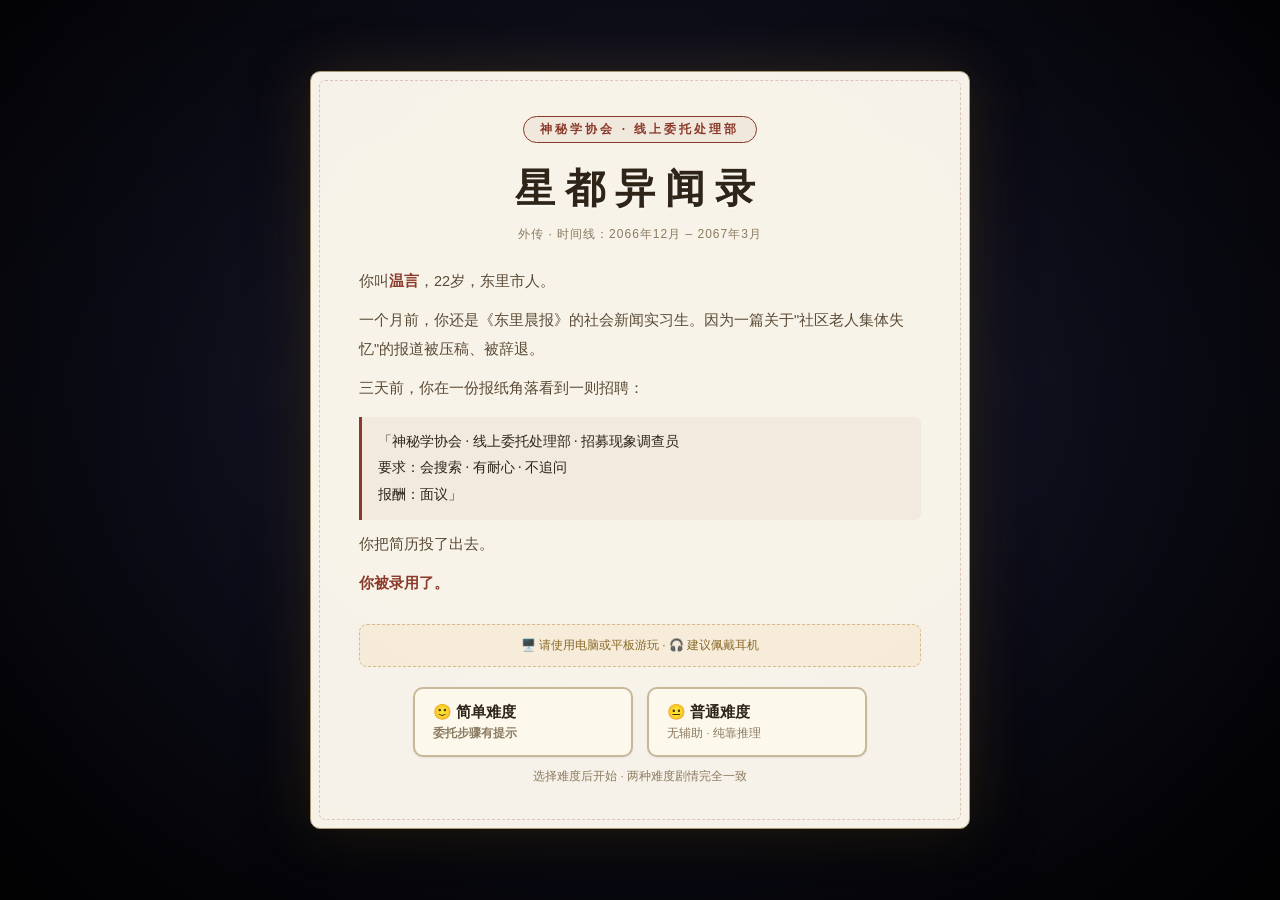
==== index.html @ 34e9d8fe "Add files via upload" ====
<!DOCTYPE html>
<html lang="zh-CN">
<head>
<meta charset="UTF-8">
<meta name="viewport" content="width=device-width, initial-scale=1.0">
<title>星都异闻录 · 神秘学协会</title>
<link rel="stylesheet" href="style.css">
</head>
<body>

<!-- ============ 入职画面 ============ -->
<div id="intro-screen" class="fullscreen-layer intro-screen-dark">
  <div class="intro-vignette"></div>
  <div class="intro-card">
    <div class="intro-tag">神秘学协会 · 线上委托处理部</div>
    <h2>星都异闻录</h2>
    <p class="intro-meta">外传 · 时间线：2066年12月 – 2067年3月</p>
    <div class="intro-body">
      <p>你叫<b>温言</b>，22岁，东里市人。</p>
      <p>一个月前，你还是《东里晨报》的社会新闻实习生。因为一篇关于"社区老人集体失忆"的报道被压稿、被辞退。</p>
      <p>三天前，你在一份报纸角落看到一则招聘：</p>
      <p class="intro-quote">「神秘学协会 · 线上委托处理部 · 招募现象调查员<br>要求：会搜索 · 有耐心 · 不追问<br>报酬：面议」</p>
      <p>你把简历投了出去。</p>
      <p><b>你被录用了。</b></p>
    </div>
    <div class="intro-device">🖥️ 请使用电脑或平板游玩 · 🎧 建议佩戴耳机</div>
    <div class="diff-row">
      <button class="btn btn-primary btn-lg diff-btn" data-action="start-game" data-arg="easy">
        <span class="diff-t">🙂 简单难度</span>
        <span class="diff-d">委托步骤有提示</span>
      </button>
      <button class="btn btn-lg diff-btn" data-action="start-game" data-arg="normal">
        <span class="diff-t">😐 普通难度</span>
        <span class="diff-d">无辅助 · 纯靠推理</span>
      </button>
    </div>
    <div class="diff-note">选择难度后开始 · 两种难度剧情完全一致</div>
  </div>
</div>


<!-- ============ 入职问卷 ============ -->
<div id="questionnaire-screen" class="fullscreen-layer hidden">
  <div class="intro-card">
    <div class="intro-tag">神秘学协会 · 在线委托处理部</div>
    <h2 style="font-size:28px;letter-spacing:4px">入职问卷</h2>
    <div class="q-container">
      <div class="q-item">
        <div class="q-label">1. 您的姓名：</div>
        <div class="q-answer">温言</div>
      </div>
      <div class="q-item">
        <div class="q-label">2. 您的年龄：</div>
        <div class="q-answer">22</div>
      </div>
      <div class="q-item">
        <div class="q-label">3. 您的籍贯：</div>
        <div class="q-answer">东里市</div>
      </div>
      <div class="q-item">
        <div class="q-label">4. 您是否愿意为协会保密：</div>
        <div class="q-answer">是</div>
      </div>
      <div class="q-item q-weird">
        <div class="q-label">5. 您是否记得自己的童年：</div>
        <div class="q-choices" id="q5-choices">
          <button class="q-choice-btn" data-action="q5-select" data-arg="记得很清楚">记得很清楚</button>
          <button class="q-choice-btn" data-action="q5-select" data-arg="有些模糊">有些模糊</button>
          <button class="q-choice-btn" data-action="q5-select" data-arg="完全不记得">完全不记得</button>
        </div>
        <input type="hidden" id="q5-input">
      </div>
    </div>
    <div id="q-error" class="q-error hidden">⚠ 请完整填写所有问题。</div>
    <button class="btn btn-primary btn-lg" data-action="submit-questionnaire" style="margin-top:18px">提交</button>
  </div>
</div>

<!-- ============ 白色房间（反转） ============ -->
<div id="whiteroom-screen" class="fullscreen-layer hidden">
  <div class="wr-terminal">
    <div class="wr-skip" data-action="wr-skip">⏭ 跳过</div>
    <div class="wr-lines" id="wr-lines"></div>
    <div class="wr-choices hidden" id="wr-choices">
      <div class="wr-choice" data-action="wr-choice" data-arg="A">
        <div class="wc-name">协会员工档案</div>
        <div class="wc-desc">归档 · 继续做温言</div>
      </div>
      <div class="wr-choice" data-action="wr-choice" data-arg="B">
        <div class="wc-name">水底针的私信</div>
        <div class="wc-desc">泄密 · 告诉世界真相</div>
      </div>
      <div class="wr-choice" data-action="wr-choice" data-arg="C">
        <div class="wc-name">删除键</div>
        <div class="wc-desc">消失 · 抹掉自己</div>
      </div>
      <div class="wr-choice wr-choice-hidden" data-action="wr-choice" data-arg="D">
        <div class="wc-name">（什么也不选）</div>
        <div class="wc-desc">追问下去</div>
      </div>
    </div>
  </div>
</div>

<!-- ============ 工作台 ============ -->
<div id="desk-screen" class="hidden">
  <!-- 顶栏 -->
  <div id="top-bar">
    <div class="tb-brand">
      <span class="tb-logo">✦</span>
      <span class="tb-name">神秘学协会 · 线上委托处理部</span>
    </div>
    <div class="tb-stats">
      <span>员工：<b>温言</b></span>
      <span>已完成：<b id="tb-done">0</b> / 9</span>
    </div>
  </div>

  <div id="workbench">
    <!-- 左侧：委托列表 -->
    <aside id="case-list">
      <div class="cl-head">📋 委托列表</div>
      <div id="case-items"></div>
      <div class="cl-footer">
        <span>部门：<b>在线委托处理部</b></span>
        <span>主管：常姐</span>
      </div>
    </aside>

    <!-- 中间：工作区 -->
    <main id="work-area">
      <div id="work-empty" class="work-empty">
        <div class="we-icon">📁</div>
        <div class="we-title">选择一份委托开始工作</div>
        <div class="we-sub">左侧列表中点击任一委托</div>
      </div>
      <div id="work-content" class="hidden"></div>
    </main>

    <!-- 右侧：工具箱 -->
    <aside id="tool-box">
      <div class="tx-block">
        <div class="tx-title">🔍 信息检索</div>
        <div class="tx-search">
          <input id="search-input" placeholder="输入关键词…" autocomplete="off">
          <button class="btn btn-primary" data-action="do-search">搜索</button>
        </div>
        <div class="tx-hint" id="search-hint">信息来源：公开网络 · 协会档案库</div>
      </div>
      <div class="tx-block">
        <div class="tx-title">💬 协会通讯</div>
        <div id="chat-log" class="chat-log"></div>
      </div>
      <div class="tx-block" id="judge-cards"></div>
    </aside>
  </div>

  <div id="bottom-bar">
    <span id="bb-status">系统就绪 · 等待接单</span>
    <span id="bb-clock">2066-12-01 09:00</span>
  </div>
</div>

<!-- ============ 结局 ============ -->
<div id="ending-screen" class="fullscreen-layer hidden">
  <div class="ending-inner">
    <div class="ending-tag" id="ending-tag">结局达成</div>
    <h2 id="ending-title"></h2>
    <div class="ending-body" id="ending-body"></div>
    <div class="ending-quote" id="ending-quote"></div>
    <button class="btn btn-primary btn-lg" data-action="restart">重新开始</button>
    <!-- 作者寄语：本期暂不开放，按钮保留占位并置灰 -->
    <button class="btn btn-lg" disabled style="margin-top:10px">📖 作者寄语 · 暂不开放</button>
    <button class="btn btn-lg" data-action="fast-forward" style="margin-top:10px">↩ 重新选择结局</button>
  </div>
</div>

<!-- ============ 作者寄语（暂不开放） ============ -->
<div id="afterword-screen" class="fullscreen-layer hidden">
  <div class="afterword-inner">
    <div class="aw-tag">作者寄语</div>
    <div class="aw-body" id="aw-body"></div>
    <button class="btn btn-primary btn-lg" data-action="restart">重新开始</button>
  </div>
</div>

<div id="toast-area"></div>
<script src="game.js"></script>
</body>
</html>
---- style.css ----
/* ================================================================
   星都异闻录 · 神秘学协会 —— 暖色档案室风格
   与主线《代号：双子》的冷色科幻形成对比
   ================================================================ */
:root {
  --paper:       #f4ead8;
  --paper-2:     #ebe0c9;
  --wood:        #2a1f14;
  --wood-2:      #1c1410;
  --ink:         #2e2418;
  --ink-2:       #5a4a35;
  --ink-dim:     #8a7a60;
  --line:        #c9b898;
  --line-2:      #a89670;
  --lamp:        #e8b96a;
  --lamp-glow:   rgba(232, 185, 106, 0.28);
  --red:         #8a3a2a;
  --red-2:       #a84a35;
  --danger:      #c0392b;
  --green:       #4a6b3a;
  --blue:        #3a5a7a;
  --font-serif:  "Songti SC", "STSong", "SimSun", Georgia, serif;
  --font-sans:   -apple-system, "Segoe UI", "PingFang SC", "Microsoft YaHei", sans-serif;
  --font-mono:   "SF Mono", "Cascadia Code", Consolas, monospace;
  --shadow-sm:   0 2px 6px rgba(30, 20, 10, 0.18);
  --shadow-md:   0 6px 20px rgba(30, 20, 10, 0.28);
  --shadow-lg:   0 18px 50px rgba(20, 12, 6, 0.45);
}
* { margin: 0; padding: 0; box-sizing: border-box; }
html, body { height: 100%; overflow: hidden; }
body {
  font-family: var(--font-sans);
  background: radial-gradient(ellipse at 30% 20%, #3a2a1a, #150e08 70%);
  color: var(--ink);
  -webkit-font-smoothing: antialiased;
}
.hidden { display: none !important; }
b { color: var(--red); font-weight: 600; }
button { font-family: var(--font-sans); cursor: pointer; }
input { font-family: var(--font-sans); }

/* ---------------- 通用按钮 ---------------- */
.btn {
  border: 1px solid var(--line-2);
  background: var(--paper-2);
  color: var(--ink-2);
  padding: 8px 18px;
  border-radius: 6px;
  font-size: 13.5px;
  transition: all .15s;
  user-select: none;
  box-shadow: 0 1px 2px rgba(0,0,0,.08), inset 0 1px 0 rgba(255,255,255,.5);
}
.btn:hover { border-color: var(--red); color: var(--red); background: #fff5e8; }
.btn:active { transform: translateY(1px); }
.btn-primary {
  background: linear-gradient(180deg, var(--red-2), var(--red));
  border-color: var(--red);
  color: #fdf6e8;
  font-weight: 600;
}
.btn-primary:hover { background: linear-gradient(180deg, var(--red), #6e2a1e); color: #fff; }
.btn-lg { padding: 12px 30px; font-size: 15px; border-radius: 8px; }
.btn:disabled { opacity: .4; cursor: not-allowed; }

/* ---------------- 全屏层 ---------------- */
.fullscreen-layer {
  position: fixed; inset: 0; z-index: 9000;
  display: flex; align-items: center; justify-content: center;
  background: radial-gradient(ellipse at center, rgba(40,28,16,.9), rgba(10,7,4,.97));
  backdrop-filter: blur(6px);
}

/* ---------------- 入职画面 ---------------- */
.intro-card {
  max-width: 660px; width: 92%;
  background: var(--paper);
  background-image:
    linear-gradient(rgba(180,160,120,.06) 1px, transparent 1px),
    linear-gradient(90deg, rgba(180,160,120,.06) 1px, transparent 1px);
  background-size: 22px 22px;
  border: 1px solid var(--line-2);
  border-radius: 10px;
  padding: 44px 48px;
  text-align: center;
  box-shadow: var(--shadow-lg), inset 0 0 60px rgba(180,140,80,.15);
  position: relative;
}
.intro-card::before {
  content: ""; position: absolute; inset: 8px;
  border: 1px dashed rgba(138, 58, 42, .25); border-radius: 6px;
  pointer-events: none;
}
.intro-tag {
  display: inline-block; font-size: 12px; letter-spacing: 3px;
  color: var(--red); border: 1px solid var(--red);
  border-radius: 20px; padding: 4px 16px; margin-bottom: 18px;
  font-weight: 600; background: rgba(138,58,42,.06);
}
.intro-card h2 {
  font-family: var(--font-serif);
  font-size: 40px; font-weight: 700; letter-spacing: 10px;
  color: var(--ink); margin-bottom: 10px;
  text-shadow: 0 2px 0 rgba(255,255,255,.4);
}
.intro-meta { color: var(--ink-dim); font-size: 12px; margin-bottom: 24px; letter-spacing: 1px; }
.intro-body {
  text-align: left; font-size: 14.5px; line-height: 2;
  color: var(--ink-2); margin-bottom: 26px;
}
.intro-body p { margin-bottom: 10px; }
.intro-quote {
  font-family: var(--font-serif);
  border-left: 3px solid var(--red);
  background: rgba(138,58,42,.05);
  padding: 12px 16px; margin: 14px 0;
  font-size: 14px; line-height: 1.9; color: var(--ink);
  border-radius: 0 6px 6px 0;
  white-space: pre-line;
}
.intro-hint {
  color: var(--ink-dim); font-size: 12px;
  border-top: 1px dashed var(--line); padding-top: 16px;
  margin-bottom: 14px;
}
.intro-device {
  font-size: 12px; color: #8a6a2a;
  border: 1px dashed rgba(180,140,60,.5); border-radius: 8px;
  padding: 9px 14px; background: rgba(232,185,106,.12);
  margin-bottom: 20px; line-height: 1.9;
}
.diff-row { display: flex; gap: 14px; justify-content: center; margin-bottom: 12px; }
.diff-btn {
  flex: 1; max-width: 220px;
  display: flex; flex-direction: column; gap: 4px;
  padding: 14px 18px; border-radius: 10px;
  border: 2px solid var(--line); background: #fdf8ec;
}
.diff-btn .diff-t { font-size: 15px; font-weight: 700; color: var(--ink); }
.diff-btn .diff-d { font-size: 11.5px; color: var(--ink-dim); }
.diff-btn:hover { border-color: var(--red); background: #fff5e8; }
.diff-note { font-size: 11.5px; color: var(--ink-dim); }

/* ---------------- 工作台 ---------------- */
#desk-screen {
  position: fixed; inset: 0;
  display: flex; flex-direction: column;
  background:
    radial-gradient(ellipse at 50% 0%, rgba(232,185,106,.10), transparent 60%),
    linear-gradient(180deg, #2a1f14, #150e08);
}

/* —— 顶栏 —— */
#top-bar {
  height: 54px; flex-shrink: 0;
  display: flex; align-items: center; justify-content: space-between;
  padding: 0 22px;
  background: linear-gradient(180deg, #3a2a1a, #2a1e12);
  border-bottom: 2px solid #0f0a06;
  box-shadow: 0 3px 12px rgba(0,0,0,.5), inset 0 1px 0 rgba(255,220,150,.08);
}
.tb-brand { display: flex; align-items: center; gap: 12px; }
.tb-logo {
  font-size: 20px; color: var(--lamp);
  text-shadow: 0 0 12px var(--lamp-glow);
  animation: tbPulse 3s ease-in-out infinite;
}
@keyframes tbPulse { 0%,100%{opacity:.7} 50%{opacity:1} }
.tb-name {
  font-family: var(--font-serif); font-size: 15px;
  letter-spacing: 2px; color: #e8d5a8; font-weight: 600;
}
.tb-stats { display: flex; gap: 22px; font-size: 12.5px; color: #a89878; }
.tb-stats b { color: var(--lamp); font-family: var(--font-mono); }

/* —— 工作台三栏 —— */
#workbench {
  flex: 1; display: flex; gap: 0;
  overflow: hidden;
}

/* 左侧：委托列表 */
#case-list {
  width: 260px; flex-shrink: 0;
  background: linear-gradient(180deg, #241a11, #1a1209);
  border-right: 2px solid #0f0a06;
  display: flex; flex-direction: column;
  box-shadow: inset -4px 0 14px rgba(0,0,0,.4);
}
.cl-head {
  padding: 14px 18px; font-size: 13px; letter-spacing: 2px;
  color: var(--lamp); border-bottom: 1px solid #3a2a1a;
  background: rgba(0,0,0,.2);
  font-family: var(--font-serif);
}
#case-items {
  flex: 1; overflow-y: auto; padding: 8px; min-height: 0;
}
.case-item {
  padding: 10px 13px; margin-bottom: 5px;
  border: 1px solid #3a2a1a; border-radius: 8px;
  background: linear-gradient(180deg, rgba(255,220,150,.02), rgba(0,0,0,.1));
  cursor: pointer; transition: all .15s;
  position: relative;
}
.case-item:hover { border-color: var(--lamp); background: rgba(232,185,106,.08); }
.case-item.active {
  border-color: var(--lamp); background: rgba(232,185,106,.14);
  box-shadow: 0 0 0 1px var(--lamp-glow), inset 0 0 20px rgba(232,185,106,.06);
}
.case-item.done { opacity: .5; }
.case-item.done::after {
  content: "✓"; position: absolute; right: 12px; top: 12px;
  color: var(--green); font-weight: 700; font-size: 14px;
}
.case-item.locked { opacity: .35; cursor: not-allowed; }
.case-item.locked::after {
  content: "🔒"; position: absolute; right: 10px; top: 10px; font-size: 12px;
}
/* 隐藏委托：无编号委托，视觉上与其他委托区分 */
.case-item.hidden-case {
  border-style: dashed;
  border-color: var(--red);
  background: linear-gradient(180deg, rgba(138,58,42,.14), rgba(0,0,0,.12));
}
.case-item.hidden-case .ci-num { color: var(--red-2); letter-spacing: 2px; }
.case-item.hidden-case .ci-title { font-style: italic; }

/* 现象判定卡 */
#judge-cards .jc-title {
  font-family: var(--font-serif); font-size: 13.5px; letter-spacing: 2px;
  color: var(--lamp); font-weight: 700; margin-bottom: 8px;
}
.jc-list { display: flex; flex-direction: column; gap: 5px; }
.jc-item {
  display: flex; justify-content: space-between; align-items: center; gap: 8px;
  padding: 6px 9px; border-radius: 5px;
  background: rgba(255,220,150,.05); border: 1px solid #3a2a1a;
  font-size: 11.5px; line-height: 1.45;
}
.jc-q { color: #a89a80; flex: 1; min-width: 0; }
.jc-a {
  color: var(--lamp); font-weight: 700; font-family: var(--font-serif);
  flex-shrink: 0; letter-spacing: 1px;
}
.ci-num {
  font-family: var(--font-mono); font-size: 10.5px;
  color: var(--lamp); letter-spacing: 1px; margin-bottom: 3px;
}
.ci-title {
  font-size: 13px; color: #e8d5a8; font-weight: 600; line-height: 1.4;
  margin-bottom: 4px;
}
.ci-meta {
  font-size: 10.5px; color: #8a7a60; display: flex; gap: 10px;
}
.cl-footer {
  padding: 10px 18px; border-top: 1px solid #3a2a1a;
  font-size: 11px; color: #8a7a60; line-height: 1.6;
  display: flex; flex-direction: column; gap: 2px;
  background: rgba(0,0,0,.2);
  flex-shrink: 0;
}
.cl-footer b { color: #b8a880; }

/* 中间：工作区 */
#work-area {
  flex: 1; overflow-y: auto;
  background: var(--paper);
  background-image:
    linear-gradient(rgba(180,160,120,.05) 1px, transparent 1px),
    linear-gradient(90deg, rgba(180,160,120,.05) 1px, transparent 1px);
  background-size: 26px 26px;
  box-shadow: inset 0 0 80px rgba(180,140,80,.12);
  position: relative;
}
#work-area::-webkit-scrollbar { width: 10px; }
#work-area::-webkit-scrollbar-track { background: #e8dcc4; }
#work-area::-webkit-scrollbar-thumb {
  background: #b8a880; border-radius: 5px; border: 2px solid #e8dcc4;
}
.work-empty {
  height: 100%; display: flex; flex-direction: column;
  align-items: center; justify-content: center;
  color: #a89878; gap: 10px;
}
.we-icon { font-size: 54px; opacity: .5; }
.we-title { font-size: 17px; font-family: var(--font-serif); letter-spacing: 2px; }
.we-sub { font-size: 12px; opacity: .7; }

/* 委托详情 */
.case-detail { padding: 30px 38px 40px; max-width: 720px; }
.cd-header {
  border-bottom: 2px solid var(--ink); padding-bottom: 14px; margin-bottom: 22px;
  position: relative;
}
.cd-header::after {
  content: ""; position: absolute; left: 0; bottom: -5px;
  width: 60px; height: 3px; background: var(--red);
}
.cd-num {
  font-family: var(--font-mono); font-size: 11px;
  color: var(--red); letter-spacing: 2px; margin-bottom: 6px;
}
.cd-title {
  font-family: var(--font-serif); font-size: 26px; letter-spacing: 3px;
  color: var(--ink); font-weight: 700; margin-bottom: 10px;
}
.cd-meta {
  display: flex; flex-wrap: wrap; gap: 16px;
  font-size: 12px; color: var(--ink-2);
}
.cd-meta span { display: flex; align-items: center; gap: 5px; }
.cd-meta b { color: var(--red); }

.cd-section { margin-bottom: 24px; }
.cd-sec-title {
  font-family: var(--font-serif); font-size: 15px; letter-spacing: 2px;
  color: var(--ink); font-weight: 700;
  padding-left: 10px; border-left: 3px solid var(--red);
  margin-bottom: 12px;
}
.cd-text {
  font-size: 14px; line-height: 2; color: var(--ink-2);
  text-align: justify;
  background: rgba(255,250,235,.6); padding: 14px 18px;
  border-radius: 6px; border: 1px solid var(--line);
}
.cd-text p { margin-bottom: 10px; }
.cd-text p:last-child { margin-bottom: 0; }
.cd-hint {
  font-size: 12px; color: var(--ink-dim); font-family: var(--font-mono);
  background: rgba(232,185,106,.12); border: 1px dashed var(--line-2);
  border-radius: 5px; padding: 8px 12px; margin-bottom: 12px; line-height: 1.7;
}
.cd-archived {
  color: var(--green) !important; font-weight: 700;
  border: 1px solid var(--green); border-radius: 4px; padding: 1px 8px; font-size: 11px;
}
.cd-quote {
  font-family: var(--font-serif);
  border-left: 3px solid var(--ink-dim);
  padding: 8px 14px; margin: 10px 0;
  color: var(--ink); font-style: italic;
  background: rgba(180,160,120,.08);
  border-radius: 0 6px 6px 0;
}

/* 线索 */
.clue-list { display: flex; flex-direction: column; gap: 8px; }
.clue {
  padding: 12px 16px; border-radius: 6px;
  background: rgba(255,250,235,.7);
  border-left: 3px solid var(--line-2);
  font-size: 13.5px; line-height: 1.8; color: var(--ink-2);
  animation: clueIn .35s ease-out;
}
.clue.found { border-left-color: var(--green); }
.clue.found::before { content: "✓ "; color: var(--green); font-weight: 700; }
.clue.missing { border-left-color: var(--line); opacity: .55; }
.clue.missing::before { content: "◌ "; color: var(--ink-dim); }
@keyframes clueIn { from { opacity: 0; transform: translateX(-8px); } to { opacity: 1; transform: none; } }
.clue-source {
  font-family: var(--font-mono); font-size: 10.5px;
  color: var(--ink-dim); margin-top: 4px; letter-spacing: .5px;
}

/* 分类器 */
.classifier {
  margin-top: 26px; padding: 22px 24px;
  border: 2px dashed var(--line-2); border-radius: 10px;
  background: rgba(232,185,106,.06);
}
.cl-title {
  font-family: var(--font-serif); font-size: 15px; letter-spacing: 2px;
  color: var(--ink); font-weight: 700; margin-bottom: 6px;
}
.cl-sub { font-size: 12px; color: var(--ink-dim); margin-bottom: 16px; }
.class-opts { display: grid; grid-template-columns: repeat(4, 1fr); gap: 10px; margin-bottom: 16px; }
.class-opt {
  padding: 12px 8px; border: 2px solid var(--line); border-radius: 8px;
  background: #fdf8ec; cursor: pointer; text-align: center;
  transition: all .15s;
}
.class-opt:hover { border-color: var(--red); background: #fff5e8; }
.class-opt.selected { border-color: var(--red); background: var(--red); color: #fdf6e8; }
.class-opt.selected .co-desc { color: rgba(255,255,255,.85); }
.class-opt.readonly { cursor: default; opacity: .75; }
.class-opt.readonly:hover { border-color: var(--line); }
.co-name { font-size: 14px; font-weight: 700; margin-bottom: 4px; }
.co-desc { font-size: 11px; color: var(--ink-dim); line-height: 1.5; }

/* 右侧：工具箱 */
#tool-box {
  width: 300px; flex-shrink: 0;
  background: linear-gradient(180deg, #241a11, #1a1209);
  border-left: 2px solid #0f0a06;
  display: flex; flex-direction: column;
  box-shadow: inset 4px 0 14px rgba(0,0,0,.4);
  overflow-y: auto;
}
.tx-block {
  padding: 16px 18px; border-bottom: 1px solid #3a2a1a;
}
.tx-title {
  font-size: 12.5px; color: var(--lamp); letter-spacing: 1.5px;
  font-family: var(--font-serif); margin-bottom: 10px; font-weight: 600;
}
.tx-search { display: flex; gap: 6px; }
.tx-search input {
  flex: 1; background: #0f0a06; border: 1px solid #3a2a1a;
  color: #e8d5a8; padding: 8px 10px; border-radius: 6px;
  font-size: 12.5px; outline: none; min-width: 0;
  font-family: var(--font-mono);
}
.tx-search input:focus { border-color: var(--lamp); box-shadow: 0 0 0 3px var(--lamp-glow); }
.tx-search .btn { padding: 8px 14px; font-size: 12.5px; flex-shrink: 0; }
.tx-hint { font-size: 10.5px; color: #6a5a40; margin-top: 8px; letter-spacing: .5px; }

/* 通讯 */
.chat-log {
  display: flex; flex-direction: column; gap: 8px;
  max-height: 260px; overflow-y: auto;
}
.chat-msg {
  padding: 8px 12px; border-radius: 6px; font-size: 12.5px; line-height: 1.7;
  animation: clueIn .3s ease-out;
}
.chat-msg.sys { color: #8a7a60; font-family: var(--font-mono); font-size: 11px; }
.chat-msg.from-people {
  background: rgba(58,90,122,.25); border-left: 3px solid #5a7a9a;
  color: #d8e8f5;
}
.chat-msg.from-me {
  background: rgba(232,185,106,.12); border-left: 3px solid var(--lamp);
  color: #e8d5a8; align-self: flex-end;
}
.chat-msg .cm-sender {
  font-size: 10.5px; color: var(--lamp); font-weight: 700;
  margin-bottom: 3px; letter-spacing: 1px;
}
.chat-msg.from-people .cm-sender { color: #7fa8c8; }

/* —— 底栏 —— */
#bottom-bar {
  height: 30px; flex-shrink: 0;
  display: flex; align-items: center; justify-content: space-between;
  padding: 0 22px;
  background: #150e08; border-top: 2px solid #0f0a06;
  font-family: var(--font-mono); font-size: 11px; color: #6a5a40;
}
#bb-clock { color: var(--lamp); }

/* ---------------- 结局 ---------------- */
.ending-inner, .afterword-inner {
  max-width: 640px; width: 92%;
  background: var(--paper);
  background-image:
    linear-gradient(rgba(180,160,120,.06) 1px, transparent 1px),
    linear-gradient(90deg, rgba(180,160,120,.06) 1px, transparent 1px);
  background-size: 22px 22px;
  border: 1px solid var(--line-2); border-radius: 10px;
  padding: 44px 48px; text-align: center;
  box-shadow: var(--shadow-lg), inset 0 0 60px rgba(180,140,80,.15);
  max-height: 88vh; overflow-y: auto;
}
.ending-tag, .aw-tag {
  display: inline-block; font-size: 12px; letter-spacing: 3px;
  color: var(--red); border: 1px solid var(--red);
  border-radius: 20px; padding: 4px 16px; margin-bottom: 18px; font-weight: 600;
}
.ending-inner h2 {
  font-family: var(--font-serif); font-size: 32px; letter-spacing: 8px;
  color: var(--ink); margin-bottom: 16px; font-weight: 700;
}
.ending-body {
  text-align: left; font-size: 14.5px; line-height: 2.1;
  color: var(--ink-2); margin: 20px 0;
}
.ending-body p { margin-bottom: 12px; }
.ending-quote {
  font-family: var(--font-serif); font-size: 14px; font-style: italic;
  color: var(--red); border-left: 3px solid var(--red);
  padding-left: 14px; margin: 24px 0; text-align: left; line-height: 2;
}
.aw-body {
  text-align: left; font-size: 13.5px; line-height: 2;
  color: var(--ink-2); margin: 16px 0 24px;
}
.aw-body p { margin-bottom: 12px; }
.aw-body .aw-mono {
  font-family: var(--font-mono); font-size: 12px;
  background: rgba(138,58,42,.06); padding: 10px 14px;
  border-left: 3px solid var(--red); border-radius: 0 6px 6px 0;
  color: var(--ink);
}

/* ---------------- Toast ---------------- */
#toast-area {
  position: fixed; right: 24px; bottom: 48px; z-index: 99999;
  display: flex; flex-direction: column; gap: 10px;
  width: 340px; max-width: calc(100vw - 48px); pointer-events: none;
}
.toast {
  pointer-events: auto; cursor: pointer;
  background: rgba(42, 31, 20, .95);
  border: 1px solid #5a4a35; border-left: 4px solid var(--lamp);
  border-radius: 8px; padding: 12px 16px;
  color: #e8d5a8; font-size: 13px; line-height: 1.6;
  box-shadow: 0 8px 28px rgba(0,0,0,.6);
  transform: translateX(20px); opacity: 0;
  transition: transform .28s cubic-bezier(.2,.8,.2,1), opacity .28s;
  position: relative;
}
.toast.show, .toast:not(.out) { transform: translateX(0); opacity: 1; }
.toast.out { transform: translateX(20px); opacity: 0; }
.toast .t-title {
  font-weight: 700; font-size: 13.5px; margin-bottom: 4px; color: var(--lamp);
  padding-right: 22px;
}
.toast .t-body { font-size: 12.5px; color: #c8b898; }
.toast.warn { border-left-color: #d8a657; }
.toast.warn .t-title { color: #d8a657; }
.toast.danger { border-left-color: var(--red-2); }
.toast.danger .t-title { color: #d88a7a; }
.toast .t-close {
  position: absolute; top: 8px; right: 8px;
  width: 20px; height: 20px; border: none; border-radius: 50%;
  background: rgba(255,255,255,.08); color: #8a7a60;
  font-size: 11px; line-height: 1; cursor: pointer;
  display: flex; align-items: center; justify-content: center;
}
.toast .t-close:hover { background: rgba(255,255,255,.18); color: #fff; }

/* ---------------- 响应式 ---------------- */
@media (max-width: 900px) {
  #case-list { width: 200px; }
  #tool-box { width: 240px; }
  .class-opts { grid-template-columns: repeat(2, 1fr); }
}
@media (max-width: 720px) {
  #workbench { flex-direction: column; }
  #case-list, #tool-box { width: 100%; max-height: 200px; }
}
/* ---------------- 入职问卷 ---------------- */
.q-container { text-align: left; margin: 20px 0; }
.q-item {
  padding: 12px 16px; margin-bottom: 8px;
  background: rgba(255,250,235,.6);
  border: 1px solid var(--line); border-radius: 6px;
  display: flex; align-items: center; gap: 12px;
}
.q-label { flex: 0 0 auto; font-size: 14px; color: var(--ink); font-weight: 600; }
.q-answer { font-size: 14px; color: var(--ink-2); }
.q-weird { border-left: 3px solid var(--red); }
.q-input {
  flex: 1; background: #fff; border: 1px solid var(--line-2);
  padding: 6px 10px; border-radius: 4px; font-size: 14px;
  color: var(--ink); outline: none; font-family: var(--font-mono);
}
.q-input:focus { border-color: var(--red); }
.q-error {
  color: var(--red); font-size: 13px; margin-top: 10px;
  text-align: center;
}

/* ---------------- 白色房间 ---------------- */
#whiteroom-screen {
  background: #fff;
  align-items: center; justify-content: center;
}
.wr-terminal {
  position: relative;
  max-width: 680px; width: 92%;
  font-family: var(--font-mono);
  color: #1a1a1a;
  font-size: 14px; line-height: 2;
  min-height: 60vh;
  max-height: 90vh;
  overflow-y: auto;
  padding-bottom: 40px;
}
.wr-skip {
  position: absolute; right: 0; top: -6px;
  font-family: var(--font-sans); font-size: 11.5px;
  color: #999; cursor: pointer; user-select: none;
  padding: 4px 10px; border: 1px solid #ddd; border-radius: 20px;
  background: #fff; transition: all .15s;
}
.wr-skip:hover { color: #333; border-color: #999; }
.wr-lines { white-space: pre-line; }
.wr-lines .wr-line { margin-bottom: 4px; }
.wr-lines .wr-pause { margin: 16px 0; }
.wr-choices {
  display: grid; grid-template-columns: 1fr 1fr; gap: 14px;
  margin-top: 30px;
}
.wr-choice {
  padding: 18px 16px; border: 2px solid #ccc; border-radius: 8px;
  cursor: pointer; text-align: center; transition: all .2s;
  background: #fff;
}
.wr-choice:hover { border-color: #333; background: #f5f5f5; }
.wr-choice-hidden { opacity: .25; border-style: dashed; }
.wr-choice-hidden:hover { opacity: .5; }
.wc-name { font-family: var(--font-serif); font-size: 16px; font-weight: 700; margin-bottom: 6px; }
.wc-desc { font-size: 12px; color: #888; }

/* ===== 辰天集团版 · 页面优化补丁 ===== */

/* 服务器终端 */
.server-terminal {
  padding: 24px;
  font-family: var(--font-mono, "Courier New", monospace);
}
.server-line {
  font-size: 14px;
  line-height: 1.8;
  color: var(--ink-2, #333);
}
.server-line.mono { font-family: var(--font-mono, monospace); }
.server-line.ok { color: #2a7a2a; }
.server-line.warn { color: #b8860b; }
.server-line.dim { color: var(--ink-dim, #999); }
.server-cipher {
  margin: 20px 0;
  padding: 20px;
  background: rgba(0,0,0,.04);
  border-radius: 8px;
  text-align: center;
}
.cipher-label {
  font-size: 15px;
  font-weight: 700;
  color: var(--ink, #222);
  margin-bottom: 8px;
  letter-spacing: 1px;
}
.cipher-hint {
  font-size: 12px;
  color: var(--ink-dim, #999);
  margin-bottom: 12px;
  font-family: var(--font-mono, monospace);
}
.cipher-text {
  font-size: 22px;
  font-weight: 700;
  letter-spacing: 4px;
  color: var(--ink, #222);
  margin-bottom: 16px;
  font-family: var(--font-mono, monospace);
}
.cipher-input {
  display: block;
  width: 280px;
  margin: 0 auto 12px;
  padding: 10px 16px;
  font-size: 16px;
  font-family: var(--font-mono, monospace);
  text-align: center;
  border: 1px solid #ccc;
  border-radius: 6px;
  outline: none;
}
.cipher-input:focus { border-color: #6a5a40; }

/* 归档条 */
.archive-banner {
  margin: 0 0 24px;
  padding: 16px 22px;
  background: linear-gradient(90deg, rgba(74,107,58,.12), rgba(74,107,58,.04));
  border-left: 4px solid var(--green, #4a6b3a);
  border-radius: 0 8px 8px 0;
  animation: archiveIn .6s ease-out;
}
@keyframes archiveIn {
  from { opacity: 0; transform: translateY(-8px); }
  to { opacity: 1; transform: none; }
}
.archive-banner .ab-title {
  font-size: 17px; font-weight: 700;
  color: var(--green, #4a6b3a); letter-spacing: 2px;
  margin-bottom: 4px;
}
.archive-banner .ab-sub {
  font-size: 12.5px; color: var(--ink-dim, #999);
  margin-bottom: 8px;
}
.archive-banner .ab-note {
  font-size: 13px; color: var(--ink-2, #555);
  line-height: 1.8;
  padding-top: 8px;
  border-top: 1px dashed rgba(74,107,58,.3);
}

/* 白房间渐入 */
#whiteroom-screen {
  animation: wrFadeIn 1.2s ease-out;
}
@keyframes wrFadeIn {
  from { opacity: 0; background: #000; }
  to { opacity: 1; background: #fff; }
}
.wr-pause { height: 24px; }
.wr-line {
  opacity: 0;
  animation: wrLineIn .5s ease-out forwards;
}
@keyframes wrLineIn {
  from { opacity: 0; transform: translateX(-4px); }
  to { opacity: 1; transform: none; }
}

/* 结局段落逐段出现 */
.ending-body p {
  opacity: 0;
  animation: endingP .8s ease-out forwards;
}
@keyframes endingP {
  from { opacity: 0; transform: translateY(6px); }
  to { opacity: 1; transform: none; }
}

/* 委托完成打勾动画 */
.case-item.done::after {
  content: "\2713";
  position: absolute; right: 12px; top: 12px;
  color: var(--green, #4a6b3a); font-weight: 700; font-size: 14px;
  animation: doneCheck .5s ease-out;
}
@keyframes doneCheck {
  from { transform: scale(0); opacity: 0; }
  to { transform: scale(1); opacity: 1; }
}


/* ===== 辰天集团服务器 · 深色科幻终端 ===== */
.hack-interface {
  background: #0a0e1a;
  color: #4af0c0;
  font-family: "Courier New", "Consolas", monospace;
  padding: 0;
  min-height: 600px;
  display: flex;
  flex-direction: column;
}
.hack-top {
  display: flex;
  justify-content: space-between;
  align-items: center;
  padding: 12px 24px;
  border-bottom: 1px solid rgba(74,240,192,.2);
}
.hack-status-badge {
  background: rgba(74,240,192,.15);
  border: 1px solid #4af0c0;
  border-radius: 20px;
  padding: 4px 16px;
  font-size: 13px;
  color: #4af0c0;
  letter-spacing: 1px;
}
.hack-shield { margin-right: 4px; }
.hack-logo {
  font-size: 16px;
  font-weight: 700;
  color: #4af0c0;
  letter-spacing: 4px;
}
.hack-logo-dim { color: rgba(74,240,192,.4); font-weight: 400; font-size: 11px; }

.hack-main {
  display: grid;
  grid-template-columns: 200px 1fr 180px;
  gap: 16px;
  padding: 20px 24px;
  flex: 1;
}
.hack-left {
  border-right: 1px solid rgba(74,240,192,.15);
  padding-right: 16px;
}
.hack-section-label {
  font-size: 10px;
  color: rgba(74,240,192,.5);
  letter-spacing: 2px;
  margin-bottom: 4px;
}
.hack-id {
  font-size: 13px;
  color: #e8c547;
  margin-bottom: 16px;
  letter-spacing: 1px;
}
.boot-line {
  margin-bottom: 10px;
  font-size: 11px;
}
.boot-label {
  display: block;
  color: rgba(74,240,192,.7);
  margin-bottom: 3px;
}
.boot-bar {
  height: 4px;
  background: rgba(74,240,192,.1);
  border-radius: 2px;
  overflow: hidden;
}
.boot-bar-fill {
  height: 100%;
  background: #4af0c0;
  transition: width .4s ease;
}
.boot-line.active .boot-bar-fill {
  background: #e8c547;
  animation: bootPulse 1s ease infinite;
}
@keyframes bootPulse {
  0%,100% { opacity: 1; }
  50% { opacity: .4; }
}

.hack-center { display: flex; flex-direction: column; }
.hack-monitor {
  background: rgba(0,0,0,.4);
  border: 1px solid rgba(74,240,192,.3);
  border-radius: 4px;
  flex: 1;
  display: flex;
  flex-direction: column;
}
.mon-top {
  display: flex;
  justify-content: space-between;
  align-items: center;
  padding: 10px 16px;
  border-bottom: 1px solid rgba(74,240,192,.2);
}
.mon-badge {
  font-size: 12px;
  color: #e8c547;
  letter-spacing: 2px;
}
.mon-badge.ok { color: #4af0c0; }
.mon-badge.warn { color: #ff6b6b; }
.mon-rec {
  font-size: 11px;
  color: #ff6b6b;
  animation: recBlink 1.5s ease infinite;
}
@keyframes recBlink {
  0%,100% { opacity: 1; }
  50% { opacity: .3; }
}
.mon-body {
  padding: 24px;
  flex: 1;
  display: flex;
  flex-direction: column;
  align-items: center;
  justify-content: center;
  text-align: center;
}
.mon-log-line {
  font-size: 13px;
  color: rgba(74,240,192,.8);
  margin-bottom: 4px;
}
.mon-log-line.ok { color: #4af0c0; }
.mon-log-line.warn { color: #ff6b6b; }
.mon-log-line.dim { color: rgba(74,240,192,.4); }

.cipher-label {
  font-size: 16px;
  color: #e8c547;
  letter-spacing: 2px;
  margin-bottom: 8px;
}
.cipher-hint {
  font-size: 12px;
  color: rgba(74,240,192,.5);
  margin-bottom: 16px;
}
.cipher-text {
  font-size: 28px;
  font-weight: 700;
  color: #4af0c0;
  letter-spacing: 6px;
  margin-bottom: 20px;
}
.cipher-input {
  background: rgba(0,0,0,.6);
  border: 1px solid rgba(74,240,192,.4);
  border-radius: 4px;
  padding: 10px 16px;
  font-size: 16px;
  font-family: "Courier New", monospace;
  color: #4af0c0;
  text-align: center;
  width: 260px;
  margin-bottom: 12px;
  outline: none;
  text-transform: uppercase;
  letter-spacing: 2px;
}
.cipher-input:focus { border-color: #4af0c0; box-shadow: 0 0 10px rgba(74,240,192,.3); }
.cipher-input::placeholder { color: rgba(74,240,192,.3); text-transform: none; letter-spacing: 0; }
.btn-hacker {
  background: transparent;
  border: 1px solid #4af0c0;
  color: #4af0c0;
  padding: 8px 24px;
  font-family: "Courier New", monospace;
  font-size: 14px;
  cursor: pointer;
  letter-spacing: 2px;
  border-radius: 4px;
  transition: all .2s;
}
.btn-hacker:hover {
  background: rgba(74,240,192,.15);
  box-shadow: 0 0 12px rgba(74,240,192,.3);
}

.hack-right {
  display: flex;
  flex-direction: column;
  align-items: center;
  border-left: 1px solid rgba(74,240,192,.15);
  padding-left: 16px;
}
.hack-brain {
  width: 120px;
  height: 120px;
  margin-bottom: 20px;
  position: relative;
}
.brain-visual {
  width: 100%;
  height: 100%;
  position: relative;
}
.brain-circle {
  position: absolute;
  border: 1px solid rgba(74,240,192,.3);
  border-radius: 50%;
  top: 50%;
  left: 50%;
  transform: translate(-50%, -50%);
}
.brain-circle:nth-child(1) { width: 100px; height: 100px; }
.brain-circle:nth-child(2) { width: 60px; height: 60px; animation: brainSpin 4s linear infinite; border-style: dashed; }
.brain-dot {
  position: absolute;
  width: 8px;
  height: 8px;
  background: #4af0c0;
  border-radius: 50%;
  top: 50%;
  left: 50%;
  transform: translate(-50%, -50%);
  box-shadow: 0 0 10px #4af0c0;
}
@keyframes brainSpin {
  from { transform: translate(-50%, -50%) rotate(0deg); }
  to { transform: translate(-50%, -50%) rotate(360deg); }
}
.hack-progress { width: 100%; }
.hp-label {
  font-size: 11px;
  color: rgba(74,240,192,.7);
  margin-bottom: 4px;
}
.hp-bar {
  height: 6px;
  background: rgba(74,240,192,.1);
  border-radius: 3px;
  overflow: hidden;
  margin-bottom: 12px;
}
.hp-fill {
  height: 100%;
  background: #e8c547;
  transition: width .6s ease;
}
.hp-fill.green { background: #4af0c0; }

.hack-bottom {
  padding: 12px 24px;
  border-top: 1px solid rgba(74,240,192,.2);
  text-align: center;
}
.hack-status-line {
  font-size: 12px;
  color: rgba(74,240,192,.6);
  letter-spacing: 1px;
}

/* 覆盖原来的浅色server样式 */
.server-terminal { background: transparent; padding: 0; }


/* 调整黑客UI适配中心列宽度 */
.hack-main {
  grid-template-columns: 130px 1fr 120px;
  gap: 10px;
  padding: 14px 12px;
}
.hack-left { padding-right: 10px; }
.hack-right { padding-left: 10px; }
.hack-top { padding: 8px 14px; }
.hack-bottom { padding: 8px 14px; }
.mon-body { padding: 16px; }
.cipher-text { font-size: 22px; margin-bottom: 14px; }
.cipher-input { width: 200px; font-size: 14px; padding: 8px 12px; }
.hack-brain { width: 80px; height: 80px; margin-bottom: 12px; }
.brain-circle:nth-child(1) { width: 70px; height: 70px; }
.brain-circle:nth-child(2) { width: 42px; height: 42px; }
.boot-line { font-size: 10px; margin-bottom: 8px; }


/* === Q5 选择题按钮 === */
.q-choices { display: flex; gap: 10px; margin-top: 8px; flex-wrap: wrap; }
.q-choice-btn {
  padding: 10px 18px; border: 1.5px solid var(--line); border-radius: 6px;
  background: var(--paper); color: var(--ink); font-family: var(--font-serif);
  font-size: 15px; cursor: pointer; transition: all .2s;
}
.q-choice-btn:hover { border-color: var(--gold); background: var(--gold-soft); }
.q-choice-btn.selected { border-color: var(--gold); background: var(--gold-soft); color: var(--gold); font-weight: 700; }

/* === 简介页氛围 === */
.intro-screen-dark {
  background: radial-gradient(ellipse at 50% 30%, #1a1a2e 0%, #0d0d1a 60%, #050508 100%);
}
.intro-vignette {
  position: absolute; inset: 0; pointer-events: none;
  background: radial-gradient(ellipse at center, transparent 40%, rgba(0,0,0,.7) 100%);
}
.intro-screen-dark .intro-card {
  position: relative; z-index: 1;
  background: rgba(255, 250, 240, 0.97);
  box-shadow: 0 0 60px rgba(212, 175, 55, .15), 0 20px 60px rgba(0,0,0,.5);
}


.glitch-text {
  animation: glitch 0.3s infinite;
  display: inline-block;
}
@keyframes glitch {
  0% { transform: translate(0); opacity: 1; }
  25% { transform: translate(-1px, 1px); opacity: 0.7; }
  50% { transform: translate(1px, -1px); opacity: 0.5; }
  75% { transform: translate(-1px, -1px); opacity: 0.8; }
  100% { transform: translate(0); opacity: 1; }
}

#chat-log .sys { font-family: var(--font-serif) !important; font-style: italic; opacity: 0.9; letter-spacing: 0.5px; }
.mon-glitch-text {
  font-size: 22px; color: var(--danger); letter-spacing: 2px;
  animation: glitch-shake 0.4s infinite;
}
@keyframes glitch-shake {
  0% { transform: translate(0); opacity: 1; }
  25% { transform: translate(-1px, 1px); opacity: 0.7; }
  50% { transform: translate(1px, -1px); opacity: 0.5; }
  75% { transform: translate(-1px, -1px); opacity: 0.8; }
  100% { transform: translate(0); opacity: 1; }
}
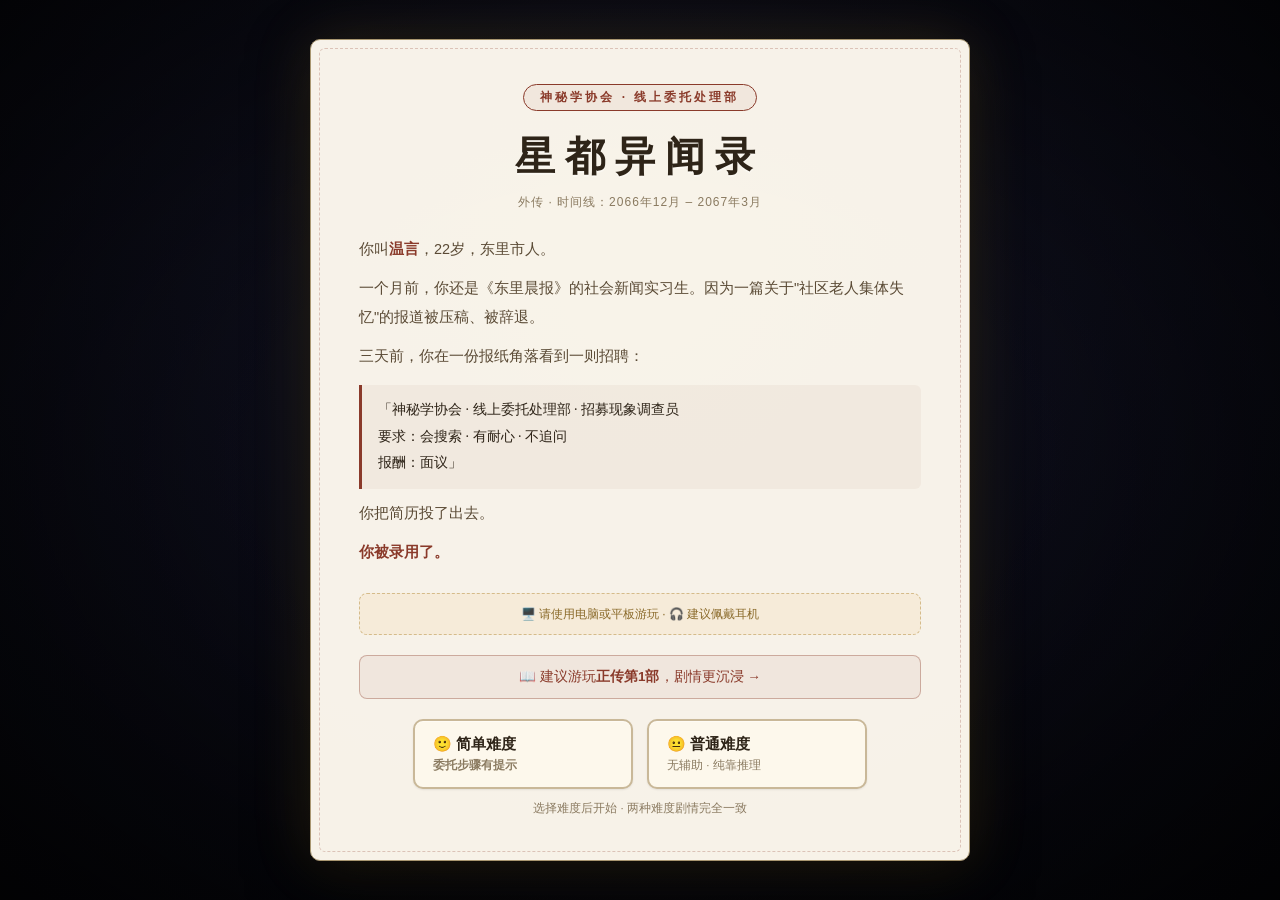
==== commit eca88951: "Add files via upload" ====
--- a/index.html
+++ b/index.html
@@ -24,6 +24,7 @@
       <p><b>你被录用了。</b></p>
     </div>
     <div class="intro-device">🖥️ 请使用电脑或平板游玩 · 🎧 建议佩戴耳机</div>
+    <a class="intro-rec" href="https://miyeji.cn/games/xing-dou-shuang-zi" target="_blank" rel="noopener">📖 建议游玩<b>正传第1部</b>，剧情更沉浸 →</a>
     <div class="diff-row">
       <button class="btn btn-primary btn-lg diff-btn" data-action="start-game" data-arg="easy">
         <span class="diff-t">🙂 简单难度</span>
@@ -40,7 +41,8 @@
 
 
 <!-- ============ 入职问卷 ============ -->
-<div id="questionnaire-screen" class="fullscreen-layer hidden">
+<div id="questionnaire-screen" class="fullscreen-layer intro-screen-dark hidden">
+  <div class="intro-vignette"></div>
   <div class="intro-card">
     <div class="intro-tag">神秘学协会 · 在线委托处理部</div>
     <h2 style="font-size:28px;letter-spacing:4px">入职问卷</h2>
@@ -73,6 +75,21 @@
     </div>
     <div id="q-error" class="q-error hidden">⚠ 请完整填写所有问题。</div>
     <button class="btn btn-primary btn-lg" data-action="submit-questionnaire" style="margin-top:18px">提交</button>
+  </div>
+</div>
+
+<!-- ============ 新人教程（委托 01 前） ============ -->
+<div id="tutorial-screen" class="fullscreen-layer intro-screen-dark hidden">
+  <div class="intro-vignette"></div>
+  <div class="intro-card tu-card">
+    <div class="intro-tag">神秘学协会 · 新人培训</div>
+    <h2 style="font-size:26px;letter-spacing:4px" id="tu-title">上岗须知</h2>
+    <div class="tu-body" id="tu-body"></div>
+    <div class="tu-dots" id="tu-dots"></div>
+    <div class="tu-footer">
+      <button class="tu-skip" data-action="tutorial-skip">跳过教程 →</button>
+      <button class="btn btn-primary" data-action="tutorial-next" id="tu-next">下一步</button>
+    </div>
   </div>
 </div>
 
--- a/style.css
+++ b/style.css
@@ -1032,7 +1032,25 @@
 
 /* === 简介页氛围 === */
 .intro-screen-dark {
-  background: radial-gradient(ellipse at 50% 30%, #1a1a2e 0%, #0d0d1a 60%, #050508 100%);
+  background:
+    linear-gradient(rgba(8, 10, 18, .35), rgba(5, 6, 12, .6)),
+    url("assets/bg-intro.jpg") center / cover no-repeat,
+    radial-gradient(ellipse at 50% 30%, #1a1a2e 0%, #0d0d1a 60%, #050508 100%);
+}
+/* === 正传推荐链接 === */
+.intro-rec {
+  display: block; margin-bottom: 20px;
+  font-size: 13.5px; line-height: 1.6;
+  color: var(--red); text-decoration: none;
+  border: 1px solid rgba(138,58,42,.35); border-radius: 8px;
+  padding: 10px 14px; background: rgba(138,58,42,.06);
+  transition: all .15s;
+}
+.intro-rec b { color: var(--red); }
+.intro-rec:hover {
+  background: rgba(138,58,42,.14); border-color: var(--red);
+  transform: translateY(-1px);
+  box-shadow: 0 4px 14px rgba(138,58,42,.18);
 }
 .intro-vignette {
   position: absolute; inset: 0; pointer-events: none;
@@ -1043,6 +1061,40 @@
   background: rgba(255, 250, 240, 0.97);
   box-shadow: 0 0 60px rgba(212, 175, 55, .15), 0 20px 60px rgba(0,0,0,.5);
 }
+
+/* === 新人教程 === */
+.tu-card { max-width: 640px; width: min(92vw, 640px); }
+.tu-body {
+  min-height: 240px; margin-top: 14px;
+  font-size: 15px; line-height: 1.9; color: var(--ink);
+  animation: tu-fade .35s ease;
+}
+.tu-body p { margin: 0 0 10px; }
+.tu-body b { color: var(--red); }
+.tu-body .tu-tip {
+  margin-top: 14px; padding: 10px 14px;
+  font-size: 13px; color: #6b5a34;
+  border-left: 3px solid var(--gold); background: var(--gold-soft);
+  border-radius: 0 6px 6px 0;
+}
+.tu-list { margin: 0 0 10px; padding-left: 22px; }
+.tu-list li { margin-bottom: 4px; }
+@keyframes tu-fade { from { opacity: 0; transform: translateY(8px); } to { opacity: 1; transform: none; } }
+.tu-dots { display: flex; gap: 8px; justify-content: center; margin: 18px 0 14px; }
+.tu-dot {
+  width: 8px; height: 8px; border-radius: 50%;
+  background: var(--line); transition: all .25s;
+}
+.tu-dot.past { background: #b08c2a; opacity: .85; }
+.tu-dot.on { background: var(--red); transform: scale(1.25); }
+.tu-footer { display: flex; justify-content: space-between; align-items: center; gap: 12px; }
+.tu-skip {
+  background: none; border: none; cursor: pointer;
+  font-family: var(--font-mono); font-size: 12.5px;
+  color: var(--ink-dim); padding: 8px 4px;
+  transition: color .15s;
+}
+.tu-skip:hover { color: var(--red); }
 
 
 .glitch-text {
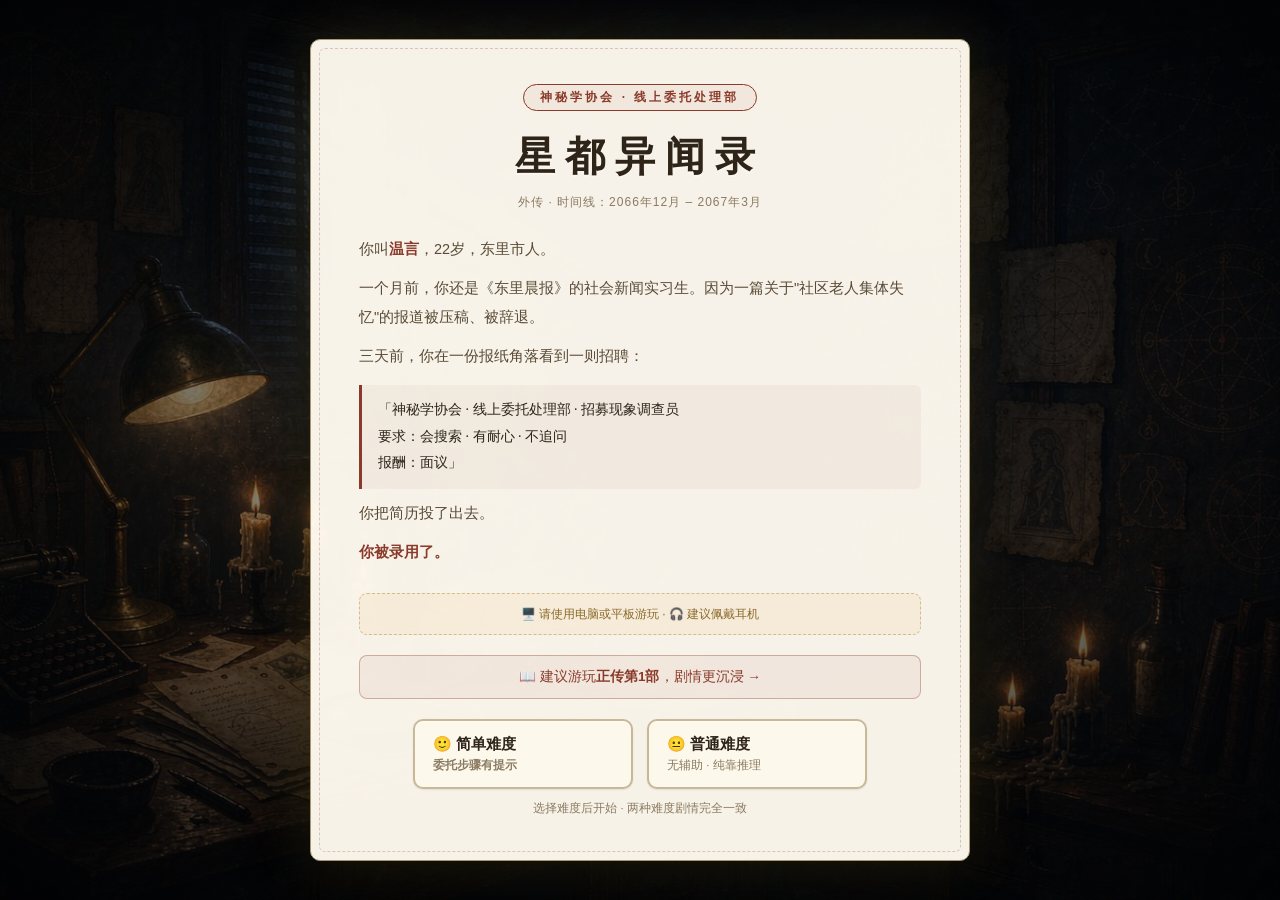
==== commit fa942a1d: "Add files via upload" ====
--- a/index.html
+++ b/index.html
@@ -185,6 +185,10 @@
     <h2 id="ending-title"></h2>
     <div class="ending-body" id="ending-body"></div>
     <div class="ending-quote" id="ending-quote"></div>
+    <a class="ending-survey" href="https://v.wjx.cn/vm/wFWZB0W.aspx#" target="_blank" rel="noopener">
+      <span class="es-t">📋 问卷 · 你的反馈很重要</span>
+      <span class="es-d">《星都双子》玩家问卷，欢迎填写 →</span>
+    </a>
     <button class="btn btn-primary btn-lg" data-action="restart">重新开始</button>
     <!-- 作者寄语：本期暂不开放，按钮保留占位并置灰 -->
     <button class="btn btn-lg" disabled style="margin-top:10px">📖 作者寄语 · 暂不开放</button>
--- a/style.css
+++ b/style.css
@@ -1096,6 +1096,30 @@
 }
 .tu-skip:hover { color: var(--red); }
 
+/* === 结局页问卷入口 === */
+.ending-survey {
+  display: block; text-decoration: none;
+  max-width: 460px; margin: 22px auto 18px;
+  padding: 14px 20px; text-align: center;
+  border: 1.5px solid rgba(212,175,55,.55); border-radius: 10px;
+  background: rgba(212,175,55,.10);
+  transition: all .2s;
+}
+.ending-survey .es-t {
+  display: block; font-family: var(--font-serif);
+  font-size: 17px; font-weight: 700; color: var(--ink); letter-spacing: 1px;
+}
+.ending-survey .es-d {
+  display: block; margin-top: 4px;
+  font-family: var(--font-mono); font-size: 12.5px; color: var(--ink-dim);
+}
+.ending-survey:hover {
+  border-color: var(--gold); background: rgba(212,175,55,.2);
+  transform: translateY(-2px);
+  box-shadow: 0 6px 20px rgba(212,175,55,.25);
+}
+.ending-survey:hover .es-d { color: var(--red); }
+
 
 .glitch-text {
   animation: glitch 0.3s infinite;
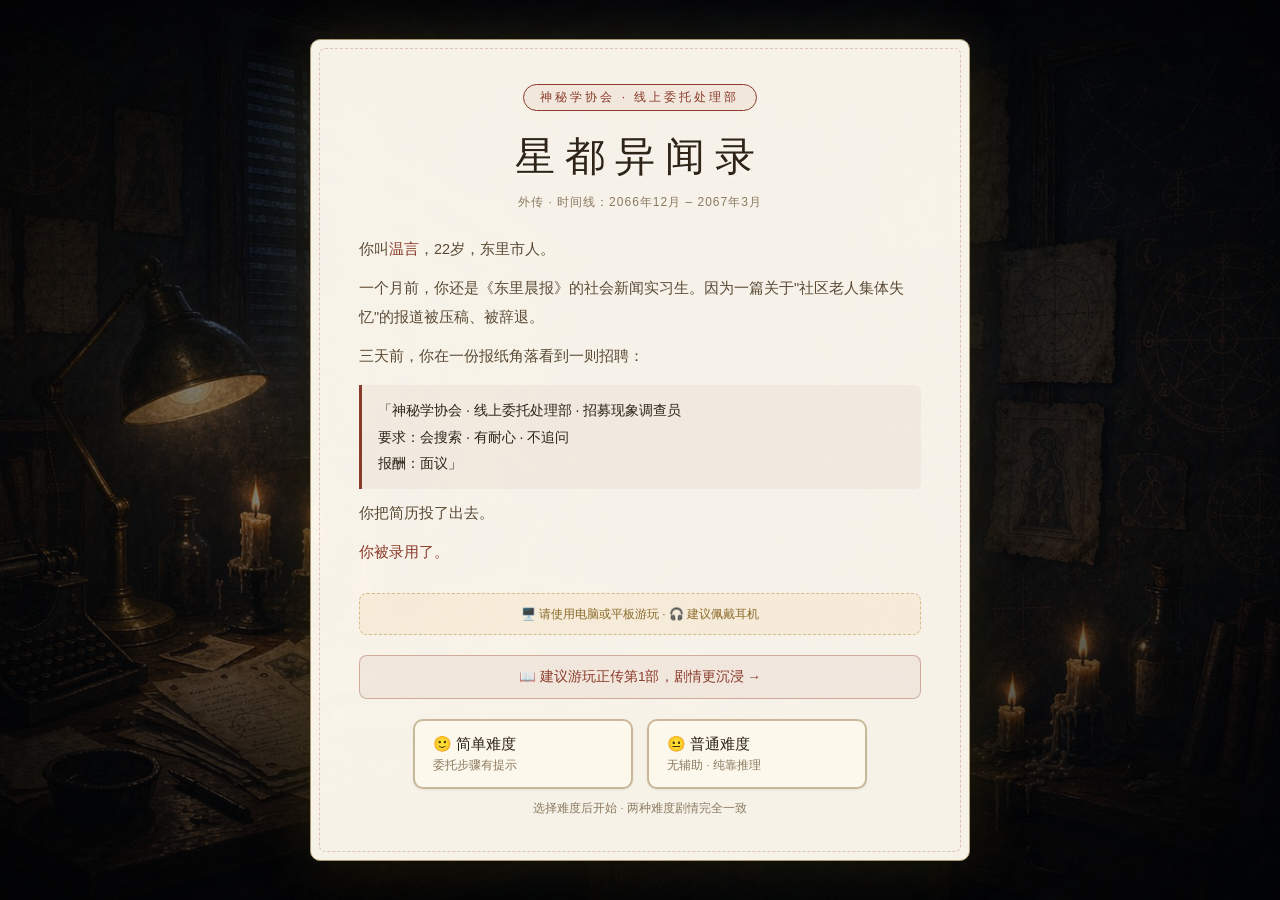
==== commit 97f053ef: "Add files via upload" ====
--- a/index.html
+++ b/index.html
@@ -140,7 +140,7 @@
       <div id="case-items"></div>
       <div class="cl-footer">
         <span>部门：<b>在线委托处理部</b></span>
-        <span>主管：常姐</span>
+        <span>主管：TC001</span>
       </div>
     </aside>
 
--- a/style.css
+++ b/style.css
@@ -19,9 +19,9 @@
   --danger:      #c0392b;
   --green:       #4a6b3a;
   --blue:        #3a5a7a;
-  --font-serif:  "Songti SC", "STSong", "SimSun", Georgia, serif;
-  --font-sans:   -apple-system, "Segoe UI", "PingFang SC", "Microsoft YaHei", sans-serif;
-  --font-mono:   "SF Mono", "Cascadia Code", Consolas, monospace;
+  --font-serif:  "SimHei", "黑体", "Microsoft YaHei", sans-serif;
+  --font-sans:   "SimHei", "黑体", "Microsoft YaHei", sans-serif;
+  --font-mono:   "SimHei", "黑体", "Microsoft YaHei", sans-serif;
   --shadow-sm:   0 2px 6px rgba(30, 20, 10, 0.18);
   --shadow-md:   0 6px 20px rgba(30, 20, 10, 0.28);
   --shadow-lg:   0 18px 50px rgba(20, 12, 6, 0.45);
@@ -35,7 +35,8 @@
   -webkit-font-smoothing: antialiased;
 }
 .hidden { display: none !important; }
-b { color: var(--red); font-weight: 600; }
+/* 全站不使用加粗字重（含 <b>/<strong>），强调仅靠颜色区分 */
+b, strong { color: var(--red); font-weight: 400; }
 button { font-family: var(--font-sans); cursor: pointer; }
 input { font-family: var(--font-sans); }
 
@@ -57,7 +58,7 @@
   background: linear-gradient(180deg, var(--red-2), var(--red));
   border-color: var(--red);
   color: #fdf6e8;
-  font-weight: 600;
+  font-weight: 400;
 }
 .btn-primary:hover { background: linear-gradient(180deg, var(--red), #6e2a1e); color: #fff; }
 .btn-lg { padding: 12px 30px; font-size: 15px; border-radius: 8px; }
@@ -95,11 +96,11 @@
   display: inline-block; font-size: 12px; letter-spacing: 3px;
   color: var(--red); border: 1px solid var(--red);
   border-radius: 20px; padding: 4px 16px; margin-bottom: 18px;
-  font-weight: 600; background: rgba(138,58,42,.06);
+  font-weight: 400; background: rgba(138,58,42,.06);
 }
 .intro-card h2 {
   font-family: var(--font-serif);
-  font-size: 40px; font-weight: 700; letter-spacing: 10px;
+  font-size: 40px; font-weight: 400; letter-spacing: 10px;
   color: var(--ink); margin-bottom: 10px;
   text-shadow: 0 2px 0 rgba(255,255,255,.4);
 }
@@ -136,7 +137,7 @@
   padding: 14px 18px; border-radius: 10px;
   border: 2px solid var(--line); background: #fdf8ec;
 }
-.diff-btn .diff-t { font-size: 15px; font-weight: 700; color: var(--ink); }
+.diff-btn .diff-t { font-size: 15px; font-weight: 400; color: var(--ink); }
 .diff-btn .diff-d { font-size: 11.5px; color: var(--ink-dim); }
 .diff-btn:hover { border-color: var(--red); background: #fff5e8; }
 .diff-note { font-size: 11.5px; color: var(--ink-dim); }
@@ -168,7 +169,7 @@
 @keyframes tbPulse { 0%,100%{opacity:.7} 50%{opacity:1} }
 .tb-name {
   font-family: var(--font-serif); font-size: 15px;
-  letter-spacing: 2px; color: #e8d5a8; font-weight: 600;
+  letter-spacing: 2px; color: #e8d5a8; font-weight: 400;
 }
 .tb-stats { display: flex; gap: 22px; font-size: 12.5px; color: #a89878; }
 .tb-stats b { color: var(--lamp); font-family: var(--font-mono); }
@@ -211,7 +212,7 @@
 .case-item.done { opacity: .5; }
 .case-item.done::after {
   content: "✓"; position: absolute; right: 12px; top: 12px;
-  color: var(--green); font-weight: 700; font-size: 14px;
+  color: var(--green); font-weight: 400; font-size: 14px;
 }
 .case-item.locked { opacity: .35; cursor: not-allowed; }
 .case-item.locked::after {
@@ -229,7 +230,7 @@
 /* 现象判定卡 */
 #judge-cards .jc-title {
   font-family: var(--font-serif); font-size: 13.5px; letter-spacing: 2px;
-  color: var(--lamp); font-weight: 700; margin-bottom: 8px;
+  color: var(--lamp); font-weight: 400; margin-bottom: 8px;
 }
 .jc-list { display: flex; flex-direction: column; gap: 5px; }
 .jc-item {
@@ -240,7 +241,7 @@
 }
 .jc-q { color: #a89a80; flex: 1; min-width: 0; }
 .jc-a {
-  color: var(--lamp); font-weight: 700; font-family: var(--font-serif);
+  color: var(--lamp); font-weight: 400; font-family: var(--font-serif);
   flex-shrink: 0; letter-spacing: 1px;
 }
 .ci-num {
@@ -248,7 +249,7 @@
   color: var(--lamp); letter-spacing: 1px; margin-bottom: 3px;
 }
 .ci-title {
-  font-size: 13px; color: #e8d5a8; font-weight: 600; line-height: 1.4;
+  font-size: 13px; color: #e8d5a8; font-weight: 400; line-height: 1.4;
   margin-bottom: 4px;
 }
 .ci-meta {
@@ -279,6 +280,17 @@
 #work-area::-webkit-scrollbar-thumb {
   background: #b8a880; border-radius: 5px; border: 2px solid #e8dcc4;
 }
+/* 委托列表 / 协会通讯：沉浸式滚动条（平时隐形，悬停浮现） */
+#case-items, #chat-log { scrollbar-width: thin; scrollbar-color: transparent transparent; }
+#case-items:hover, #chat-log:hover { scrollbar-color: rgba(138,58,42,.35) transparent; }
+#case-items::-webkit-scrollbar, #chat-log::-webkit-scrollbar { width: 5px; }
+#case-items::-webkit-scrollbar-track, #chat-log::-webkit-scrollbar-track { background: transparent; }
+#case-items::-webkit-scrollbar-thumb, #chat-log::-webkit-scrollbar-thumb {
+  background: transparent; border-radius: 3px; transition: background .2s;
+}
+#case-items:hover::-webkit-scrollbar-thumb, #chat-log:hover::-webkit-scrollbar-thumb {
+  background: rgba(138,58,42,.3);
+}
 .work-empty {
   height: 100%; display: flex; flex-direction: column;
   align-items: center; justify-content: center;
@@ -304,7 +316,7 @@
 }
 .cd-title {
   font-family: var(--font-serif); font-size: 26px; letter-spacing: 3px;
-  color: var(--ink); font-weight: 700; margin-bottom: 10px;
+  color: var(--ink); font-weight: 400; margin-bottom: 10px;
 }
 .cd-meta {
   display: flex; flex-wrap: wrap; gap: 16px;
@@ -316,7 +328,7 @@
 .cd-section { margin-bottom: 24px; }
 .cd-sec-title {
   font-family: var(--font-serif); font-size: 15px; letter-spacing: 2px;
-  color: var(--ink); font-weight: 700;
+  color: var(--ink); font-weight: 400;
   padding-left: 10px; border-left: 3px solid var(--red);
   margin-bottom: 12px;
 }
@@ -334,7 +346,7 @@
   border-radius: 5px; padding: 8px 12px; margin-bottom: 12px; line-height: 1.7;
 }
 .cd-archived {
-  color: var(--green) !important; font-weight: 700;
+  color: var(--green) !important; font-weight: 400;
   border: 1px solid var(--green); border-radius: 4px; padding: 1px 8px; font-size: 11px;
 }
 .cd-quote {
@@ -356,7 +368,7 @@
   animation: clueIn .35s ease-out;
 }
 .clue.found { border-left-color: var(--green); }
-.clue.found::before { content: "✓ "; color: var(--green); font-weight: 700; }
+.clue.found::before { content: "✓ "; color: var(--green); font-weight: 400; }
 .clue.missing { border-left-color: var(--line); opacity: .55; }
 .clue.missing::before { content: "◌ "; color: var(--ink-dim); }
 @keyframes clueIn { from { opacity: 0; transform: translateX(-8px); } to { opacity: 1; transform: none; } }
@@ -373,7 +385,7 @@
 }
 .cl-title {
   font-family: var(--font-serif); font-size: 15px; letter-spacing: 2px;
-  color: var(--ink); font-weight: 700; margin-bottom: 6px;
+  color: var(--ink); font-weight: 400; margin-bottom: 6px;
 }
 .cl-sub { font-size: 12px; color: var(--ink-dim); margin-bottom: 16px; }
 .class-opts { display: grid; grid-template-columns: repeat(4, 1fr); gap: 10px; margin-bottom: 16px; }
@@ -387,7 +399,7 @@
 .class-opt.selected .co-desc { color: rgba(255,255,255,.85); }
 .class-opt.readonly { cursor: default; opacity: .75; }
 .class-opt.readonly:hover { border-color: var(--line); }
-.co-name { font-size: 14px; font-weight: 700; margin-bottom: 4px; }
+.co-name { font-size: 14px; font-weight: 400; margin-bottom: 4px; }
 .co-desc { font-size: 11px; color: var(--ink-dim); line-height: 1.5; }
 
 /* 右侧：工具箱 */
@@ -404,7 +416,7 @@
 }
 .tx-title {
   font-size: 12.5px; color: var(--lamp); letter-spacing: 1.5px;
-  font-family: var(--font-serif); margin-bottom: 10px; font-weight: 600;
+  font-family: var(--font-serif); margin-bottom: 10px; font-weight: 400;
 }
 .tx-search { display: flex; gap: 6px; }
 .tx-search input {
@@ -436,7 +448,7 @@
   color: #e8d5a8; align-self: flex-end;
 }
 .chat-msg .cm-sender {
-  font-size: 10.5px; color: var(--lamp); font-weight: 700;
+  font-size: 10.5px; color: var(--lamp); font-weight: 400;
   margin-bottom: 3px; letter-spacing: 1px;
 }
 .chat-msg.from-people .cm-sender { color: #7fa8c8; }
@@ -467,11 +479,11 @@
 .ending-tag, .aw-tag {
   display: inline-block; font-size: 12px; letter-spacing: 3px;
   color: var(--red); border: 1px solid var(--red);
-  border-radius: 20px; padding: 4px 16px; margin-bottom: 18px; font-weight: 600;
+  border-radius: 20px; padding: 4px 16px; margin-bottom: 18px; font-weight: 400;
 }
 .ending-inner h2 {
   font-family: var(--font-serif); font-size: 32px; letter-spacing: 8px;
-  color: var(--ink); margin-bottom: 16px; font-weight: 700;
+  color: var(--ink); margin-bottom: 16px; font-weight: 400;
 }
 .ending-body {
   text-align: left; font-size: 14.5px; line-height: 2.1;
@@ -515,7 +527,7 @@
 .toast.show, .toast:not(.out) { transform: translateX(0); opacity: 1; }
 .toast.out { transform: translateX(20px); opacity: 0; }
 .toast .t-title {
-  font-weight: 700; font-size: 13.5px; margin-bottom: 4px; color: var(--lamp);
+  font-weight: 400; font-size: 13.5px; margin-bottom: 4px; color: var(--lamp);
   padding-right: 22px;
 }
 .toast .t-body { font-size: 12.5px; color: #c8b898; }
@@ -550,7 +562,7 @@
   border: 1px solid var(--line); border-radius: 6px;
   display: flex; align-items: center; gap: 12px;
 }
-.q-label { flex: 0 0 auto; font-size: 14px; color: var(--ink); font-weight: 600; }
+.q-label { flex: 0 0 auto; font-size: 14px; color: var(--ink); font-weight: 400; }
 .q-answer { font-size: 14px; color: var(--ink-2); }
 .q-weird { border-left: 3px solid var(--red); }
 .q-input {
@@ -603,7 +615,7 @@
 .wr-choice:hover { border-color: #333; background: #f5f5f5; }
 .wr-choice-hidden { opacity: .25; border-style: dashed; }
 .wr-choice-hidden:hover { opacity: .5; }
-.wc-name { font-family: var(--font-serif); font-size: 16px; font-weight: 700; margin-bottom: 6px; }
+.wc-name { font-family: var(--font-serif); font-size: 16px; font-weight: 400; margin-bottom: 6px; }
 .wc-desc { font-size: 12px; color: #888; }
 
 /* ===== 辰天集团版 · 页面优化补丁 ===== */
@@ -631,7 +643,7 @@
 }
 .cipher-label {
   font-size: 15px;
-  font-weight: 700;
+  font-weight: 400;
   color: var(--ink, #222);
   margin-bottom: 8px;
   letter-spacing: 1px;
@@ -644,7 +656,7 @@
 }
 .cipher-text {
   font-size: 22px;
-  font-weight: 700;
+  font-weight: 400;
   letter-spacing: 4px;
   color: var(--ink, #222);
   margin-bottom: 16px;
@@ -678,7 +690,7 @@
   to { opacity: 1; transform: none; }
 }
 .archive-banner .ab-title {
-  font-size: 17px; font-weight: 700;
+  font-size: 17px; font-weight: 400;
   color: var(--green, #4a6b3a); letter-spacing: 2px;
   margin-bottom: 4px;
 }
@@ -725,7 +737,7 @@
 .case-item.done::after {
   content: "\2713";
   position: absolute; right: 12px; top: 12px;
-  color: var(--green, #4a6b3a); font-weight: 700; font-size: 14px;
+  color: var(--green, #4a6b3a); font-weight: 400; font-size: 14px;
   animation: doneCheck .5s ease-out;
 }
 @keyframes doneCheck {
@@ -738,7 +750,7 @@
 .hack-interface {
   background: #0a0e1a;
   color: #4af0c0;
-  font-family: "Courier New", "Consolas", monospace;
+  font-family: "SimHei", "黑体", sans-serif;
   padding: 0;
   min-height: 600px;
   display: flex;
@@ -763,7 +775,7 @@
 .hack-shield { margin-right: 4px; }
 .hack-logo {
   font-size: 16px;
-  font-weight: 700;
+  font-weight: 400;
   color: #4af0c0;
   letter-spacing: 4px;
 }
@@ -884,7 +896,7 @@
 }
 .cipher-text {
   font-size: 28px;
-  font-weight: 700;
+  font-weight: 400;
   color: #4af0c0;
   letter-spacing: 6px;
   margin-bottom: 20px;
@@ -895,7 +907,7 @@
   border-radius: 4px;
   padding: 10px 16px;
   font-size: 16px;
-  font-family: "Courier New", monospace;
+  font-family: "SimHei", "黑体", sans-serif;
   color: #4af0c0;
   text-align: center;
   width: 260px;
@@ -911,7 +923,7 @@
   border: 1px solid #4af0c0;
   color: #4af0c0;
   padding: 8px 24px;
-  font-family: "Courier New", monospace;
+  font-family: "SimHei", "黑体", sans-serif;
   font-size: 14px;
   cursor: pointer;
   letter-spacing: 2px;
@@ -1028,7 +1040,7 @@
   font-size: 15px; cursor: pointer; transition: all .2s;
 }
 .q-choice-btn:hover { border-color: var(--gold); background: var(--gold-soft); }
-.q-choice-btn.selected { border-color: var(--gold); background: var(--gold-soft); color: var(--gold); font-weight: 700; }
+.q-choice-btn.selected { border-color: var(--gold); background: var(--gold-soft); color: var(--gold); font-weight: 400; }
 
 /* === 简介页氛围 === */
 .intro-screen-dark {
@@ -1107,7 +1119,7 @@
 }
 .ending-survey .es-t {
   display: block; font-family: var(--font-serif);
-  font-size: 17px; font-weight: 700; color: var(--ink); letter-spacing: 1px;
+  font-size: 17px; font-weight: 400; color: var(--ink); letter-spacing: 1px;
 }
 .ending-survey .es-d {
   display: block; margin-top: 4px;
